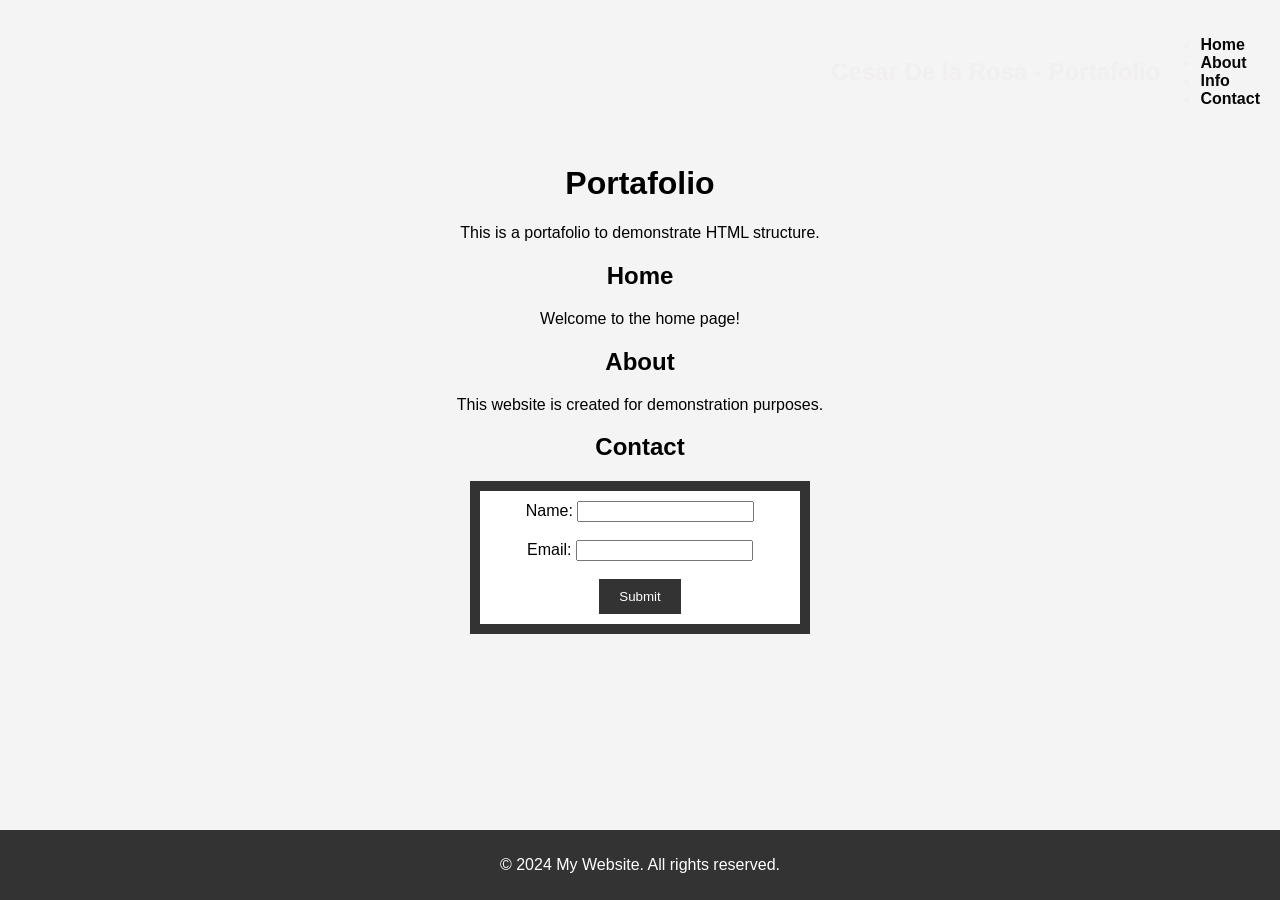
==== src/index.html @ d2cd029e "Primer commit - diseño de formulario web" ====
<!DOCTYPE html>
<html lang="en">
<head>
    <meta charset="UTF-8">
    <meta name="viewport" content="width=device-width, initial-scale=1.0">
    <title>Document</title>
    <link rel="stylesheet" href="style.css">
</head>
<body>
        <header class="header">
            <h2 class="title">Cesar De la Rosa - Portafolio</h2>
            <ul id="heading">
                <li><a href="#index.html">Home</a></li>
                <li><a href="#about.html">About</a></li>
                <li><a href="#info.html">Info</a></li>
                <li><a href="#contact.html">Contact</a></li>
            </ul>
        </header>
        <div class="content">
            <h1>Portafolio</h1>
            <p>This is a portafolio to demonstrate HTML structure.</p>
        </div>
        <section class="home">      
            <h2>Home</h2>
            <p>Welcome to the home page!</p>
            <h2>About</h2>
            <p>This website is created for demonstration purposes.</p>
            <h2>Contact</h2>
            <form class="form">
                <label for="name">Name:</label>
                <input type="text" id="name" name="name"><br><br>
                <label for="email">Email:</label>
                <input type="email" id="email" name="email"><br><br>
                <button type="submit" value="Submit">Submit</button>
            </form>
        </section>  
    </div>
    <footer>
        <p>&copy; 2024 My Website. All rights reserved.</p>
    </footer>
</body>
</html>
---- src/style.css ----
body {
    font-family: Arial, sans-serif;
    margin: 0;
    padding: 0;
    background-color: #f4f4f4;
}

.home {
    text-align: center;
}

/* Header general */
.header {
    padding: 20px 20px;
    display: flex;                  /* activa flexbox */
    justify-content: flex-end;      /* empuja los links a la derecha */
    align-items: center;
    color: #f1efef;            /* centra verticalmente */
}

.title {
    text-align: center;
}
.content {
    text-align: center;
}
/* Lista de links en el header */
.header#heading {
    list-style: none;   /* elimina viñetas */
    display: flex;      /* coloca los <li> en línea */
    gap: 20px;          /* espacio entre links */
    margin: 0;
    padding: 0;
}

#heading li a {
    color: #080808;
    text-decoration: none;
    font-weight: bold;
}

#heading li a:hover {
    text-decoration: underline;
}

.form {
    background-color: #ffffff;
    padding: 10px;
    margin: 10px auto;
    width: 300px;
    border: 10px solid #333;
    border-radius: 0%;
}

button {
    background-color: #333;
    color: #fff;
    border: none;
    padding: 10px 20px;
    cursor: pointer;
    text-align: center;
}

button:hover {
    background-color: #555;
}

  
footer {
    background-color: #333;
    color: #fff;
    text-align: center;
    padding: 10px 0;
    position: fixed;
    width: 100%;
    bottom: 0;
}
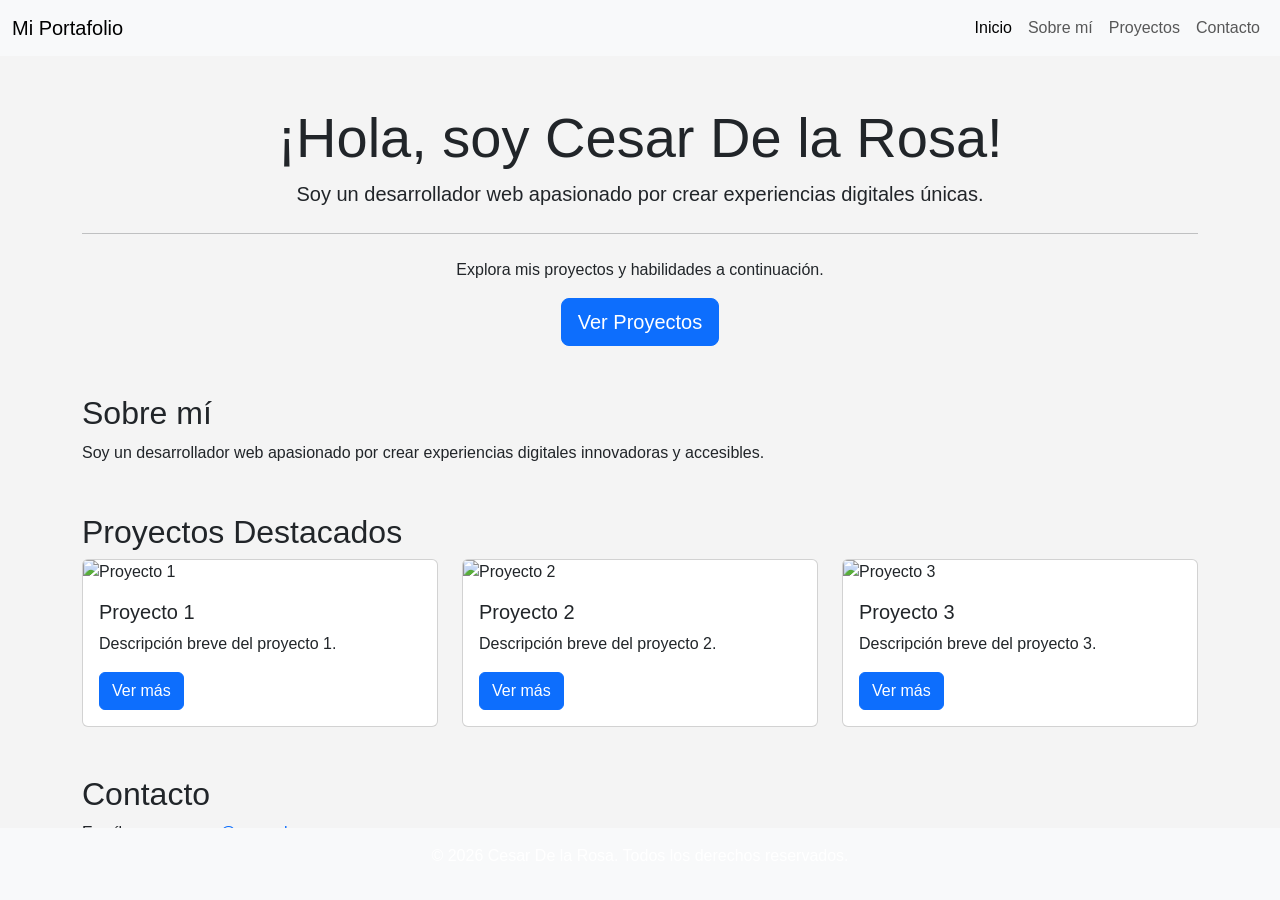
==== commit 637d8004: "Revamp index.html for portfolio site Updated the HTML structure and content for the portfolio page, " ====
--- a/src/index.html
+++ b/src/index.html
@@ -1,42 +1,97 @@
 <!DOCTYPE html>
-<html lang="en">
+<html lang="es">
 <head>
-    <meta charset="UTF-8">
-    <meta name="viewport" content="width=device-width, initial-scale=1.0">
-    <title>Document</title>
-    <link rel="stylesheet" href="style.css">
+	<meta charset="utf-8">
+	<meta name="viewport" content="width=device-width, initial-scale=1">
+	<title>Portafolio - Cesar De la Rosa</title>
+	<link href="https://cdn.jsdelivr.net/npm/bootstrap@5.3.8/dist/css/bootstrap.min.css" rel="stylesheet">
+	<link rel="stylesheet" href="style.css">
 </head>
 <body>
-        <header class="header">
-            <h2 class="title">Cesar De la Rosa - Portafolio</h2>
-            <ul id="heading">
-                <li><a href="#index.html">Home</a></li>
-                <li><a href="#about.html">About</a></li>
-                <li><a href="#info.html">Info</a></li>
-                <li><a href="#contact.html">Contact</a></li>
-            </ul>
-        </header>
-        <div class="content">
-            <h1>Portafolio</h1>
-            <p>This is a portafolio to demonstrate HTML structure.</p>
-        </div>
-        <section class="home">      
-            <h2>Home</h2>
-            <p>Welcome to the home page!</p>
-            <h2>About</h2>
-            <p>This website is created for demonstration purposes.</p>
-            <h2>Contact</h2>
-            <form class="form">
-                <label for="name">Name:</label>
-                <input type="text" id="name" name="name"><br><br>
-                <label for="email">Email:</label>
-                <input type="email" id="email" name="email"><br><br>
-                <button type="submit" value="Submit">Submit</button>
-            </form>
-        </section>  
-    </div>
-    <footer>
-        <p>&copy; 2024 My Website. All rights reserved.</p>
-    </footer>
+	<!-- NAVBAR -->
+	<nav class="navbar navbar-expand-lg navbar-light bg-light">
+		<div class="container-fluid">
+		<a class="navbar-brand" href="#">Mi Portafolio</a>
+		<button class="navbar-toggler" type="button" data-bs-toggle="collapse" data-bs-target="#navbarNav">
+			<span class="navbar-toggler-icon"></span>
+		</button>
+		<div class="collapse navbar-collapse" id="navbarNav">
+			<ul class="navbar-nav ms-auto">
+			<li class="nav-item"><a class="nav-link active" href="#">Inicio</a></li>
+			<li class="nav-item"><a class="nav-link" href="#sobre-mi">Sobre mí</a></li>
+			<li class="nav-item"><a class="nav-link" href="#proyectos">Proyectos</a></li>
+			<li class="nav-item"><a class="nav-link" href="#contacto">Contacto</a></li>
+			</ul>
+		</div>
+		</div>
+	</nav>
+
+	<!-- HERO / JUMBOTRON -->
+	<header class="container mt-5 text-center">
+		<h1 class="display-4">¡Hola, soy Cesar De la Rosa!</h1>
+		<p class="lead">Soy un desarrollador web apasionado por crear experiencias digitales únicas.</p>
+		<hr class="my-4">
+		<p>Explora mis proyectos y habilidades a continuación.</p>
+		<a class="btn btn-primary btn-lg" href="#proyectos">Ver Proyectos</a>
+	</header>
+
+	<!-- MAIN CONTENT -->
+	<main class="container mt-5">
+		<!-- SOBRE MI -->
+		<section id="sobre-mi" class="mb-5">
+		<h2>Sobre mí</h2>
+		<p>Soy un desarrollador web apasionado por crear experiencias digitales innovadoras y accesibles.</p>
+		</section>
+
+		<!-- PROYECTOS -->
+		<section id="proyectos" class="mb-5">
+		<h2>Proyectos Destacados</h2>
+		<div class="row">
+			<div class="col-md-4">
+			<div class="card">
+				<img src="project1.jpg" class="card-img-top" alt="Proyecto 1">
+				<div class="card-body">
+				<h5 class="card-title">Proyecto 1</h5>
+				<p class="card-text">Descripción breve del proyecto 1.</p>
+				<a href="#" class="btn btn-primary">Ver más</a>
+				</div>
+			</div>
+			</div>
+			<div class="col-md-4">
+			<div class="card">
+				<img src="project2.jpg" class="card-img-top" alt="Proyecto 2">
+				<div class="card-body">
+				<h5 class="card-title">Proyecto 2</h5>
+				<p class="card-text">Descripción breve del proyecto 2.</p>
+				<a href="#" class="btn btn-primary">Ver más</a>
+				</div>
+			</div>
+			</div>
+			<div class="col-md-4">
+			<div class="card">
+				<img src="project3.jpg" class="card-img-top" alt="Proyecto 3">
+				<div class="card-body">
+				<h5 class="card-title">Proyecto 3</h5>
+				<p class="card-text">Descripción breve del proyecto 3.</p>
+				<a href="#" class="btn btn-primary">Ver más</a>
+				</div>
+			</div>
+			</div>
+		</div>
+		</section>
+
+		<!-- CONTACTO -->
+		<section id="contacto" class="mb-5">
+		<h2>Contacto</h2>
+		<p>Escríbeme a: <a href="mailto:cesar@example.com">cesar@example.com</a></p>
+		</section>
+	</main>
+
+	<!-- FOOTER -->
+	<footer class="bg-light text-center py-3 mt-5">
+		<p>&copy; 2026 Cesar De la Rosa. Todos los derechos reservados.</p>
+	</footer>
+
+	<script src="https://cdn.jsdelivr.net/npm/bootstrap@5.3.8/dist/js/bootstrap.bundle.min.js"></script>
 </body>
 </html>
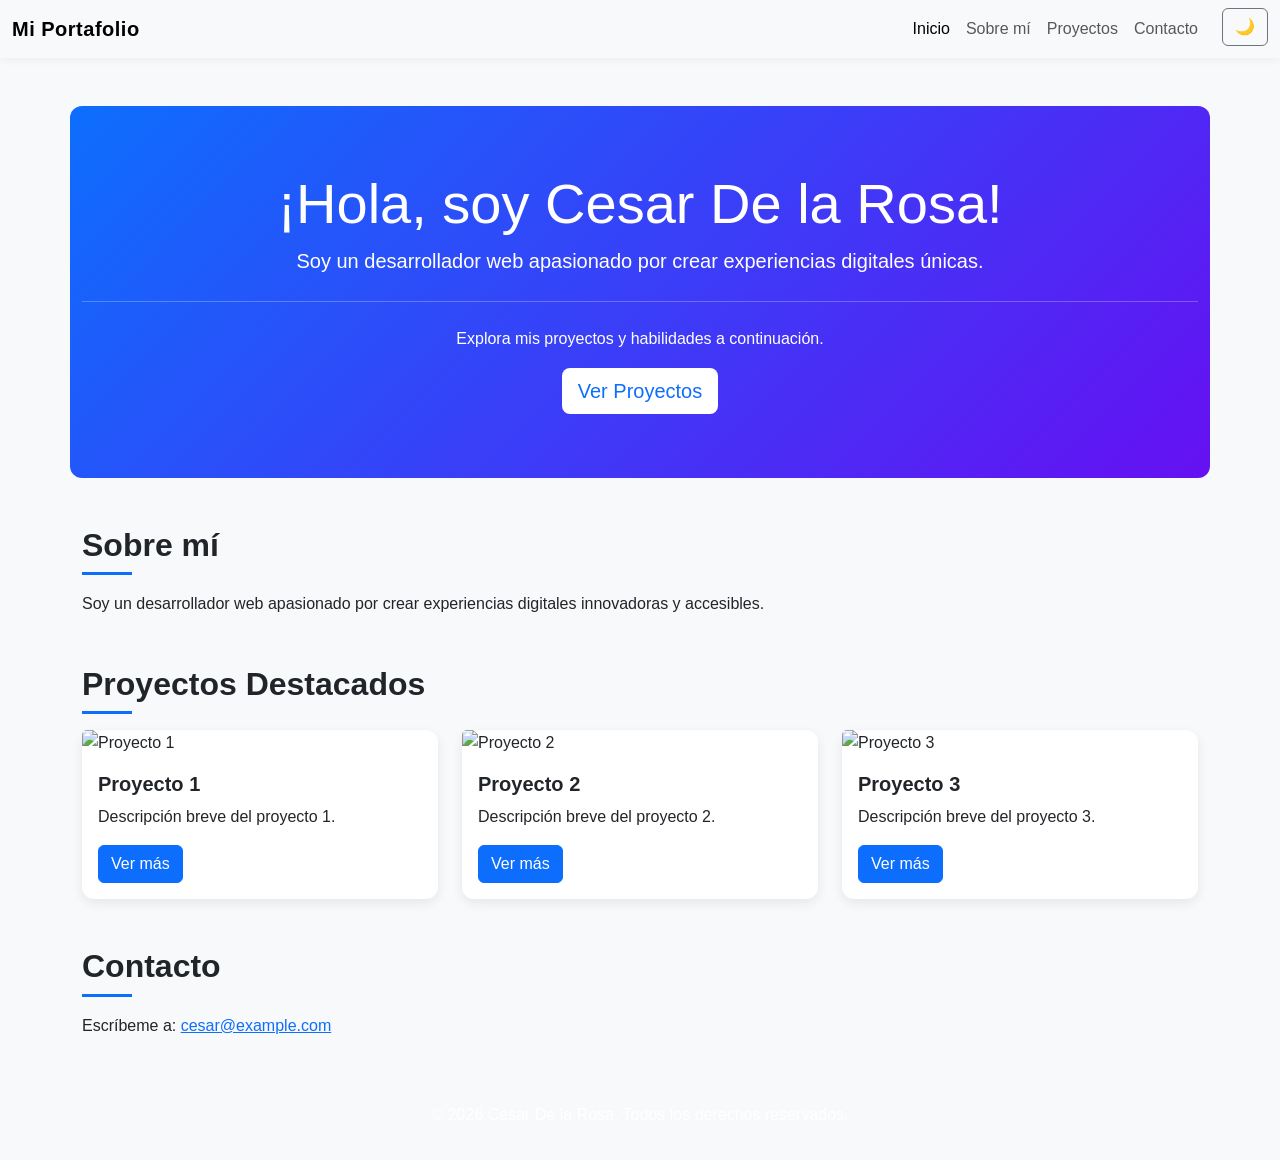
==== commit 7185f0a1: "Implement dark mode toggle in navbar Added dark mode toggle button to the navbar." ====
--- a/src/index.html
+++ b/src/index.html
@@ -10,22 +10,25 @@
 <body>
 	<!-- NAVBAR -->
 	<nav class="navbar navbar-expand-lg navbar-light bg-light">
-		<div class="container-fluid">
-		<a class="navbar-brand" href="#">Mi Portafolio</a>
-		<button class="navbar-toggler" type="button" data-bs-toggle="collapse" data-bs-target="#navbarNav">
-			<span class="navbar-toggler-icon"></span>
-		</button>
-		<div class="collapse navbar-collapse" id="navbarNav">
-			<ul class="navbar-nav ms-auto">
-			<li class="nav-item"><a class="nav-link active" href="#">Inicio</a></li>
-			<li class="nav-item"><a class="nav-link" href="#sobre-mi">Sobre mí</a></li>
-			<li class="nav-item"><a class="nav-link" href="#proyectos">Proyectos</a></li>
-			<li class="nav-item"><a class="nav-link" href="#contacto">Contacto</a></li>
-			</ul>
-		</div>
-		</div>
+	  <div class="container-fluid">
+	    <a class="navbar-brand" href="#">Mi Portafolio</a>
+	    <button class="navbar-toggler" type="button" data-bs-toggle="collapse" data-bs-target="#navbarNav">
+	      <span class="navbar-toggler-icon"></span>
+	    </button>
+	    <div class="collapse navbar-collapse" id="navbarNav">
+	      <ul class="navbar-nav ms-auto">
+	        <li class="nav-item"><a class="nav-link active" href="#">Inicio</a></li>
+	        <li class="nav-item"><a class="nav-link" href="#sobre-mi">Sobre mí</a></li>
+	        <li class="nav-item"><a class="nav-link" href="#proyectos">Proyectos</a></li>
+	        <li class="nav-item"><a class="nav-link" href="#contacto">Contacto</a></li>
+	        <!-- Dark Mode Toggle -->
+	        <li class="nav-item">
+	          <button id="darkModeToggle" class="btn btn-outline-secondary ms-3">🌙</button>
+	        </li>
+	      </ul>
+	    </div>
+	  </div>
 	</nav>
-
 	<!-- HERO / JUMBOTRON -->
 	<header class="container mt-5 text-center">
 		<h1 class="display-4">¡Hola, soy Cesar De la Rosa!</h1>
